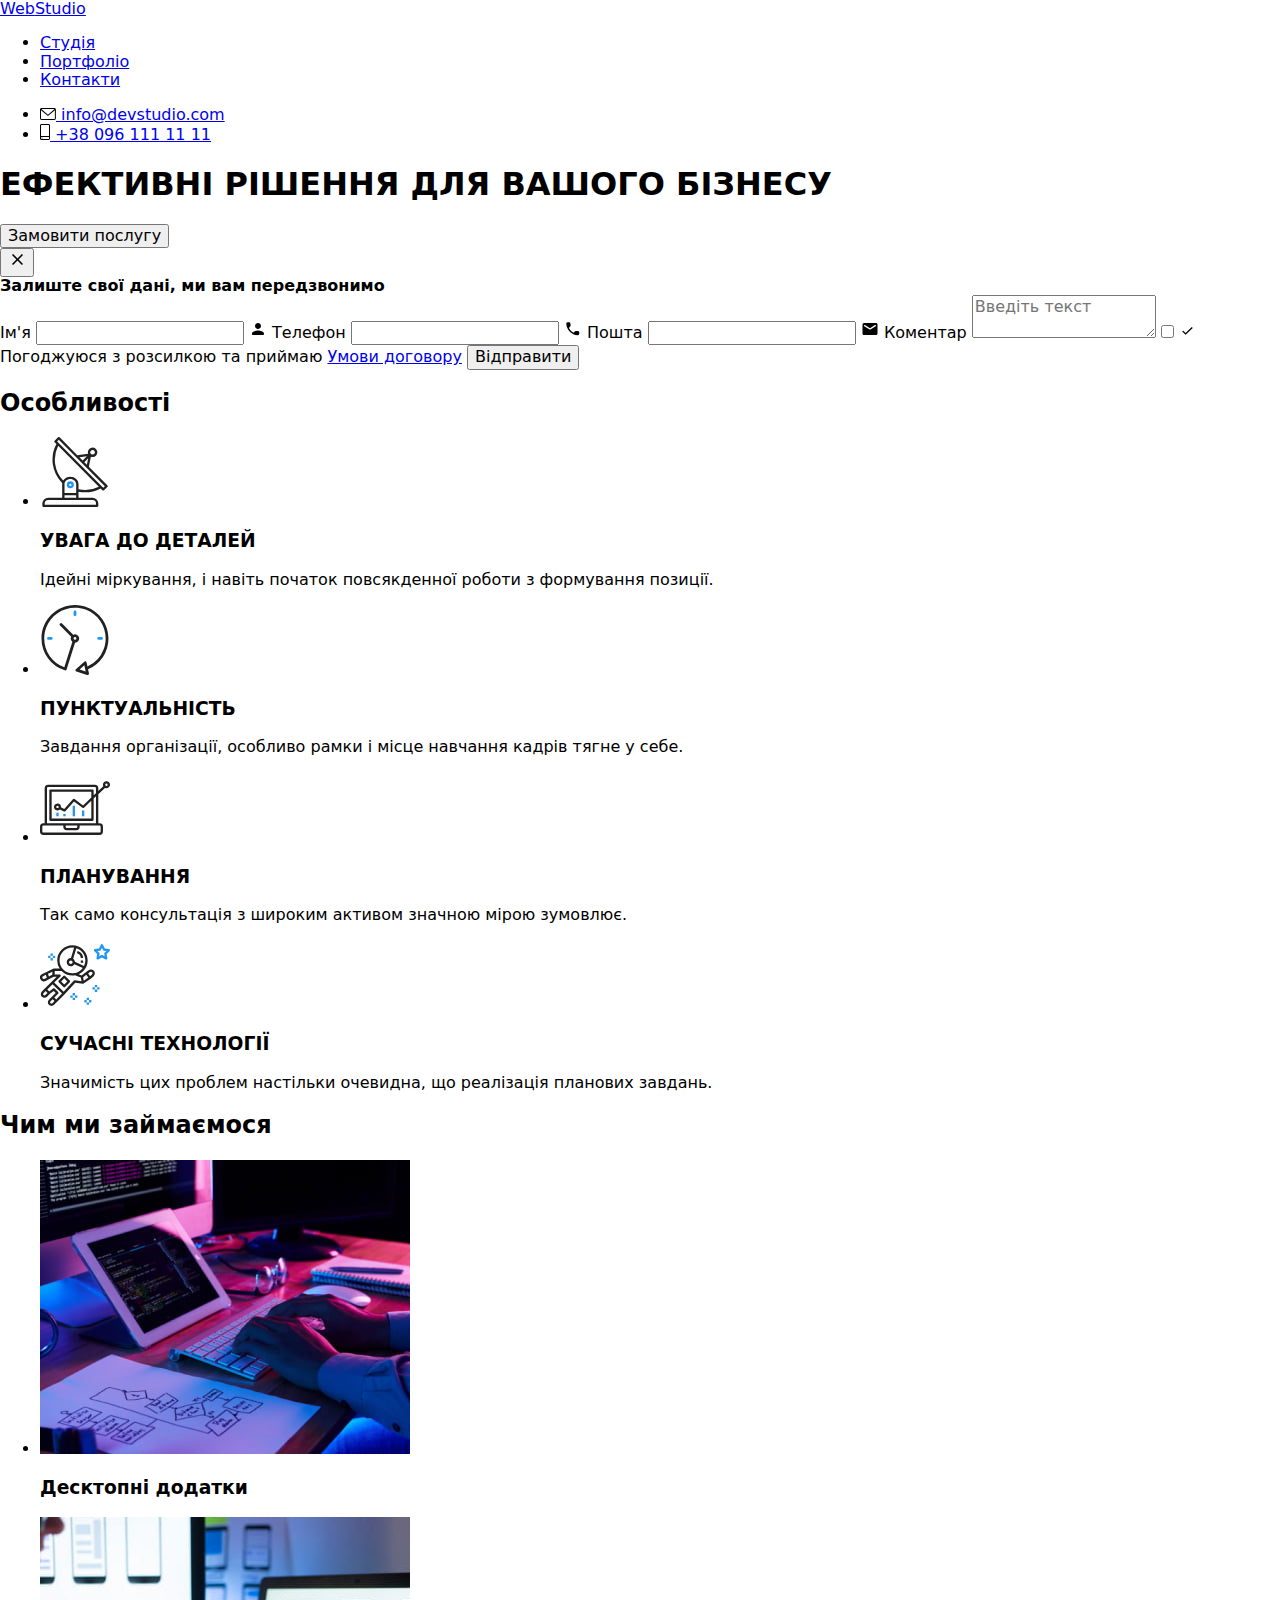
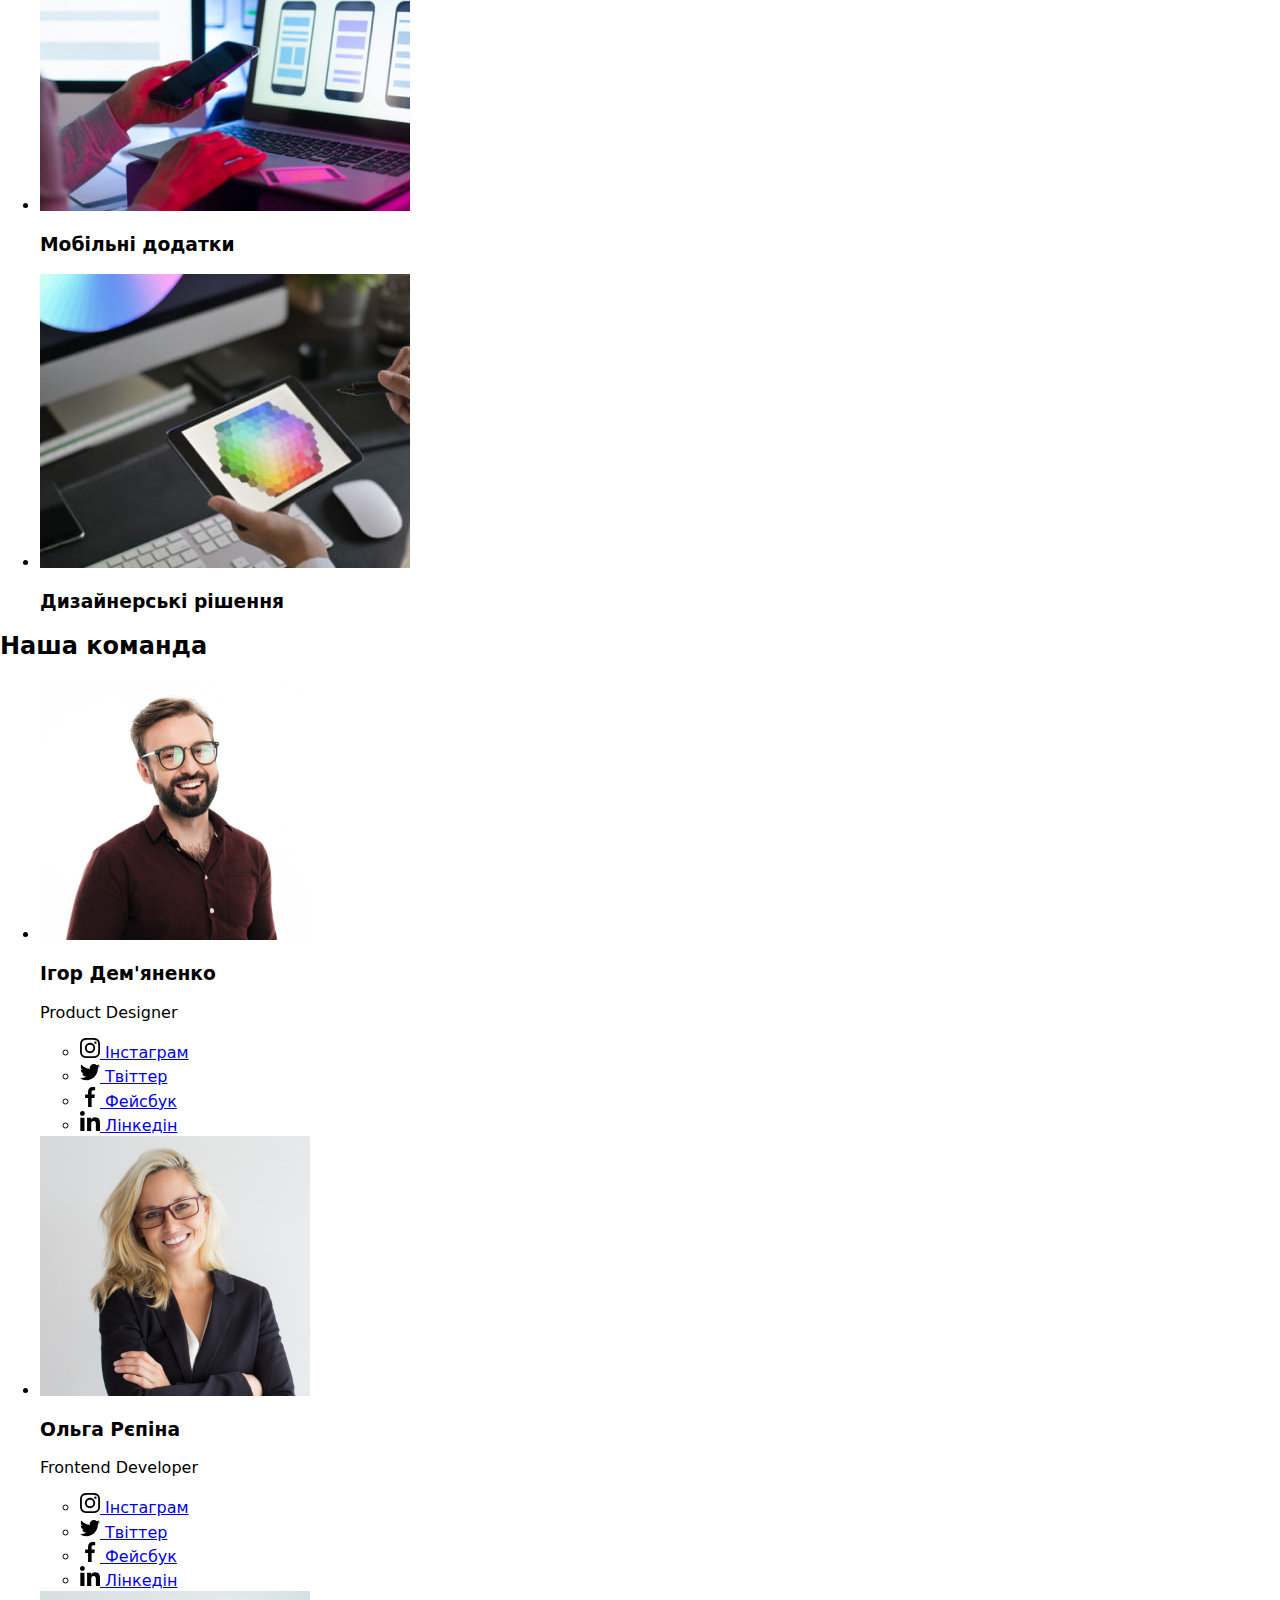
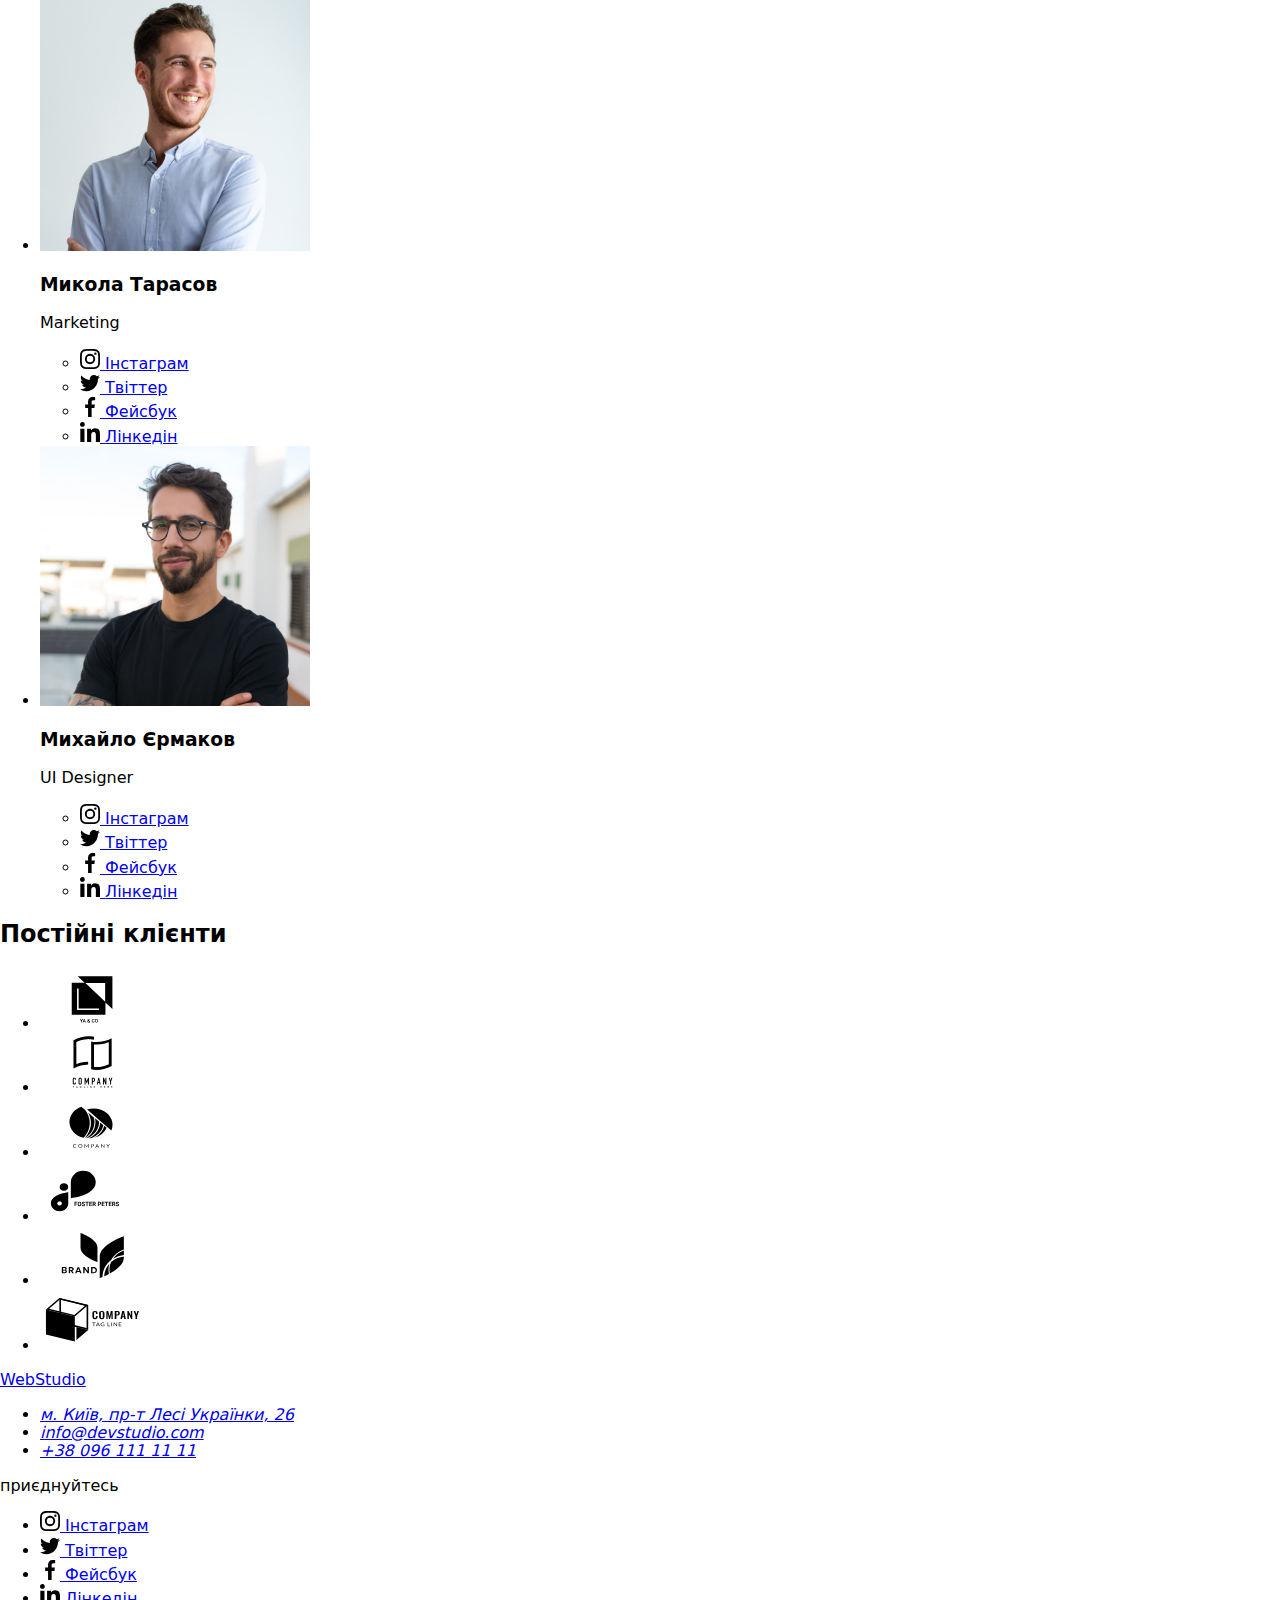
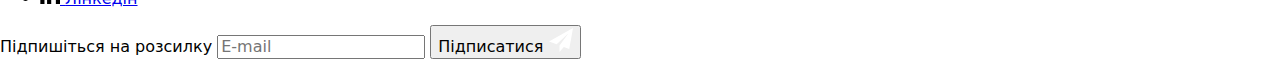
==== index.html @ 410a579c "goit-markup-hw-06" ====
<!DOCTYPE html>
<html lang="uk">
  <head>
    <meta charset="UTF-8" />
    <meta http-equiv="X-UA-Compatible" content="IE=edge" />
    <meta name="viewport" content="width=device-width, initial-scale=1.0" />
    <title>Студія</title>
    <link rel="preconnect" href="https://fonts.googleapis.com" />
    <link rel="preconnect" href="https://fonts.gstatic.com" crossorigin />
    <link
      href="https://fonts.googleapis.com/css2?family=Raleway:wght@700&family=Roboto:wght@400;500;700;900&display=swap"
      rel="stylesheet"
    />
    <link
      rel="stylesheet"
      href="https://cdnjs.cloudflare.com/ajax/libs/modern-normalize/1.1.0/modern-normalize.min.css"
    />
    <link rel="stylesheet" href="./css/styles.css" />
  </head>
  <body>
    <!-- Шапка -->
    <header class="header">
      <div class="container flex-header">
        <a href="./index.html" class="link logo"
          >Web<span class="logo-accent">Studio</span></a
        >
        <nav>
          <ul class="list site-nav">
            <li class="item"><a href="#" class="link current">Студія</a></li>
            <li class="item">
              <a href="./portfolio.html" class="link">Портфоліо</a>
            </li>
            <li class="item"><a href="#" class="link">Контакти</a></li>
          </ul>
        </nav>

        <ul class="list contacts">
          <li class="item">
            <a href="mailto:info@devstudio.com" class="link">
              <svg class="email-icon" width="16" height="12">
                <use href="./images/icons.svg#email"></use>
              </svg>
              info@devstudio.com</a
            >
          </li>
          <li class="item">
            <a href="tel:+380961111111" class="link">
              <svg class="phone-icon" width="10" height="16">
                <use href="./images/icons.svg#phone"></use>
              </svg>
              +38 096 111 11 11</a
            >
          </li>
        </ul>
      </div>
    </header>
    <!-- Основна частина -->
    <main>
      <!-- Герой -->
      <section class="hero">
        <div class="container">
          <h1 class="hero-title">ЕФЕКТИВНІ РІШЕННЯ ДЛЯ ВАШОГО БІЗНЕСУ</h1>
          <button type="button" class="button hero-button" data-modal-open>
            Замовити послугу
          </button>
          <div class="backdrop is-hidden" data-modal>
            <div class="modal">
              <button class="button modal-close" data-modal-close>
                <svg class="close-icon" width="18" height="18">
                  <use href="./images/icons.svg#close"></use>
                </svg>
              </button>

              <div class="user-data">
                <b class="text">Залиште свої дані, ми вам передзвонимо</b>
                <form class="form-modal">
                  <label class="form-field">
                    <span class="form-label">Ім'я</span>
                    <span class="input-wrapper">
                      <input class="form-input" type="text" name="user-name" />
                      <svg class="input-icon" width="18" height="18">
                        <use href="./images/icons.svg#user-name"></use>
                      </svg>
                    </span>
                  </label>

                  <label class="form-field">
                    <span class="form-label">Телефон</span>
                    <span class="input-wrapper">
                      <input class="form-input" type="tel" name="user-tel" />
                      <svg class="input-icon" width="18" height="18">
                        <use href="./images/icons.svg#user-tel"></use>
                      </svg>
                    </span>
                  </label>

                  <label class="form-field">
                    <span class="form-label">Пошта</span>
                    <span class="input-wrapper">
                      <input class="form-input" type="email" name="user-mail" />
                      <svg class="input-icon" width="18" height="18">
                        <use href="./images/icons.svg#user-mail"></use>
                      </svg>
                    </span>
                  </label>

                  <label class="form-field">
                    <span class="form-label">Коментар</span>
                    <textarea
                      class="textarea-input"
                      name="user-message"
                      placeholder="Введіть текст"
                    ></textarea>
                  </label>

                  <label class="policy-field">
                    <input
                      class="visually-hidden policy-input"
                      type="checkbox"
                      name="policy"
                    />
                    <span class="icon-wrapper">
                      <svg class="agree-icon" width="16" height="15">
                        <use href="./images/icons.svg#agree"></use>
                      </svg>
                    </span>
                    <span class="policy-label"
                      >Погоджуюся з розсилкою та приймаю
                      <a href="#" class="policy-link">Умови договору</a></span
                    >
                  </label>

                  <button type="submit" class="button form-button">
                    Відправити
                  </button>
                </form>
              </div>
            </div>
          </div>
        </div>
      </section>
      <!-- Особливості -->
      <section class="features section">
        <div class="container">
          <h2 class="visually-hidden">Особливості</h2>
          <ul class="list flex-features">
            <li class="item">
              <div class="icon-container">
                <svg class="features-icon" width="70" height="70">
                  <use href="./images/icons.svg#antenna"></use>
                </svg>
              </div>
              <h3 class="subtitle">УВАГА ДО ДЕТАЛЕЙ</h3>
              <p class="text">
                Ідейні міркування, і навіть початок повсякденної роботи з
                формування позиції.
              </p>
            </li>

            <li class="item">
              <div class="icon-container">
                <svg class="features-icon" width="70" height="70">
                  <use href="./images/icons.svg#clock"></use>
                </svg>
              </div>
              <h3 class="subtitle">ПУНКТУАЛЬНІСТЬ</h3>
              <p class="text">
                Завдання організації, особливо рамки і місце навчання кадрів
                тягне у себе.
              </p>
            </li>

            <li class="item">
              <div class="icon-container">
                <svg class="features-icon" width="70" height="70">
                  <use href="./images/icons.svg#diagram"></use>
                </svg>
              </div>
              <h3 class="subtitle">ПЛАНУВАННЯ</h3>
              <p class="text">
                Так само консультація з широким активом значною мірою зумовлює.
              </p>
            </li>

            <li class="item">
              <div class="icon-container">
                <svg class="features-icon" width="70" height="70">
                  <use href="./images/icons.svg#astronaut"></use>
                </svg>
              </div>
              <h3 class="subtitle">СУЧАСНІ ТЕХНОЛОГІЇ</h3>
              <p class="text">
                Значимість цих проблем настільки очевидна, що реалізація
                планових завдань.
              </p>
            </li>
          </ul>
        </div>
      </section>
      <!-- Чим ми займаємося -->
      <section class="activities section no-padding-top">
        <div class="container">
          <h2 class="title">Чим ми займаємося</h2>
          <ul class="list flex-activities">
            <li class="item">
              <img
                src="./images/what-do-we-do-1.jpg"
                alt="Десктопні додатки"
                width="370"
              />
              <div class="activities-description">
                <h3 class="subtitle">Десктопні додатки</h3>
              </div>
            </li>

            <li class="item">
              <img
                src="./images/what-do-we-do-2.jpg"
                alt="Мобільні додатки"
                width="370"
              />
              <div class="activities-description">
                <h3 class="subtitle">Мобільні додатки</h3>
              </div>
            </li>

            <li class="item">
              <img
                src="./images/what-do-we-do-3.jpg"
                alt="Дизайнерські рішення"
                width="370"
              />
              <div class="activities-description">
                <h3 class="subtitle">Дизайнерські рішення</h3>
              </div>
            </li>
          </ul>
        </div>
      </section>
      <!-- Наша команда -->
      <section class="team section">
        <div class="container">
          <h2 class="title">Наша команда</h2>
          <ul class="list flex-team">
            <li class="item">
              <img
                src="./images/product-designer.jpg"
                alt="Product Designer нашої компанії"
                width="270"
              />
              <div class="worker-description">
                <h3 class="subtitle">Ігор Дем'яненко</h3>
                <p class="text">Product Designer</p>

                <ul class="list socials">
                  <li class="item">
                    <a href="#" class="link" aria-label="Інстаграм">
                      <svg class="socials-icon" width="20" height="20">
                        <use href="./images/icons.svg#instagram"></use>
                      </svg>
                      <span class="visually-hidden">Інстаграм</span>
                    </a>
                  </li>

                  <li class="item">
                    <a href="#" class="link" aria-label="Твіттер">
                      <svg class="socials-icon" width="20" height="20">
                        <use href="./images/icons.svg#twitter"></use>
                      </svg>
                      <span class="visually-hidden">Твіттер</span>
                    </a>
                  </li>

                  <li class="item">
                    <a href="#" class="link" aria-label="Фейсбук">
                      <svg class="socials-icon" width="20" height="20">
                        <use href="./images/icons.svg#facebook"></use>
                      </svg>
                      <span class="visually-hidden">Фейсбук</span>
                    </a>
                  </li>

                  <li class="item">
                    <a href="#" class="link" aria-label="Лінкедін">
                      <svg class="socials-icon" width="20" height="20">
                        <use href="./images/icons.svg#linkedin"></use>
                      </svg>
                      <span class="visually-hidden">Лінкедін</span>
                    </a>
                  </li>
                </ul>
              </div>
            </li>

            <li class="item">
              <img
                src="./images/frontend-developer.jpg"
                alt="Frontend Developer нашої компанії"
                width="270"
              />
              <div class="worker-description">
                <h3 class="subtitle">Ольга Рєпіна</h3>
                <p class="text">Frontend Developer</p>

                <ul class="list socials">
                  <li class="item">
                    <a href="#" class="link" aria-label="Інстаграм">
                      <svg class="socials-icon" width="20" height="20">
                        <use href="./images/icons.svg#instagram"></use>
                      </svg>
                      <span class="visually-hidden">Інстаграм</span>
                    </a>
                  </li>

                  <li class="item">
                    <a href="#" class="link" aria-label="Твіттер">
                      <svg class="socials-icon" width="20" height="20">
                        <use href="./images/icons.svg#twitter"></use>
                      </svg>
                      <span class="visually-hidden">Твіттер</span>
                    </a>
                  </li>

                  <li class="item">
                    <a href="#" class="link" aria-label="Фейсбук">
                      <svg class="socials-icon" width="20" height="20">
                        <use href="./images/icons.svg#facebook"></use>
                      </svg>
                      <span class="visually-hidden">Фейсбук</span>
                    </a>
                  </li>

                  <li class="item">
                    <a href="#" class="link" aria-label="Лінкедін">
                      <svg class="socials-icon" width="20" height="20">
                        <use href="./images/icons.svg#linkedin"></use>
                      </svg>
                      <span class="visually-hidden">Лінкедін</span>
                    </a>
                  </li>
                </ul>
              </div>
            </li>

            <li class="item">
              <img
                src="./images/marketing.jpg"
                alt="Marketing нашої компанії"
                width="270"
              />
              <div class="worker-description">
                <h3 class="subtitle">Микола Тарасов</h3>
                <p class="text">Marketing</p>

                <ul class="list socials">
                  <li class="item">
                    <a href="#" class="link" aria-label="Інстаграм">
                      <svg class="socials-icon" width="20" height="20">
                        <use href="./images/icons.svg#instagram"></use>
                      </svg>
                      <span class="visually-hidden">Інстаграм</span>
                    </a>
                  </li>

                  <li class="item">
                    <a href="#" class="link" aria-label="Твіттер">
                      <svg class="socials-icon" width="20" height="20">
                        <use href="./images/icons.svg#twitter"></use>
                      </svg>
                      <span class="visually-hidden">Твіттер</span>
                    </a>
                  </li>

                  <li class="item">
                    <a href="#" class="link" aria-label="Фейсбук">
                      <svg class="socials-icon" width="20" height="20">
                        <use href="./images/icons.svg#facebook"></use>
                      </svg>
                      <span class="visually-hidden">Фейсбук</span>
                    </a>
                  </li>

                  <li class="item">
                    <a href="#" class="link" aria-label="Лінкедін">
                      <svg class="socials-icon" width="20" height="20">
                        <use href="./images/icons.svg#linkedin"></use>
                      </svg>
                      <span class="visually-hidden">Лінкедін</span>
                    </a>
                  </li>
                </ul>
              </div>
            </li>

            <li class="item">
              <img
                src="./images/ui-designer.jpg"
                alt="UI Designer нашої компанії"
                width="270"
              />
              <div class="worker-description">
                <h3 class="subtitle">Михайло Єрмаков</h3>
                <p class="text">UI Designer</p>

                <ul class="list socials">
                  <li class="item">
                    <a href="#" class="link" aria-label="Інстаграм">
                      <svg class="socials-icon" width="20" height="20">
                        <use href="./images/icons.svg#instagram"></use>
                      </svg>
                      <span class="visually-hidden">Інстаграм</span>
                    </a>
                  </li>

                  <li class="item">
                    <a href="#" class="link" aria-label="Твіттер">
                      <svg class="socials-icon" width="20" height="20">
                        <use href="./images/icons.svg#twitter"></use>
                      </svg>
                      <span class="visually-hidden">Твіттер</span>
                    </a>
                  </li>

                  <li class="item">
                    <a href="#" class="link" aria-label="Фейсбук">
                      <svg class="socials-icon" width="20" height="20">
                        <use href="./images/icons.svg#facebook"></use>
                      </svg>
                      <span class="visually-hidden">Фейсбук</span>
                    </a>
                  </li>

                  <li class="item">
                    <a href="#" class="link" aria-label="Лінкедін">
                      <svg class="socials-icon" width="20" height="20">
                        <use href="./images/icons.svg#linkedin"></use>
                      </svg>
                      <span class="visually-hidden">Лінкедін</span>
                    </a>
                  </li>
                </ul>
              </div>
            </li>
          </ul>
        </div>
      </section>
      <!-- Постійні клієнти -->
      <section class="clients section">
        <div class="container">
          <h2 class="title">Постійні клієнти</h2>
          <ul class="list companies">
            <li class="item">
              <a href="#" class="link">
                <svg class="companies-icon" width="106" height="60">
                  <use href="./images/icons.svg#company-1"></use>
                </svg>
              </a>
            </li>

            <li class="item">
              <a href="#" class="link">
                <svg class="companies-icon" width="106" height="60">
                  <use href="./images/icons.svg#company-2"></use>
                </svg>
              </a>
            </li>

            <li class="item">
              <a href="#" class="link">
                <svg class="companies-icon" width="106" height="60">
                  <use href="./images/icons.svg#company-3"></use>
                </svg>
              </a>
            </li>

            <li class="item">
              <a href="#" class="link">
                <svg class="companies-icon" width="106" height="60">
                  <use href="./images/icons.svg#company-4"></use>
                </svg>
              </a>
            </li>

            <li class="item">
              <a href="#" class="link">
                <svg class="companies-icon" width="106" height="60">
                  <use href="./images/icons.svg#company-5"></use>
                </svg>
              </a>
            </li>

            <li class="item">
              <a href="#" class="link">
                <svg class="companies-icon" width="106" height="60">
                  <use href="./images/icons.svg#company-6"></use>
                </svg>
              </a>
            </li>
          </ul>
        </div>
      </section>
    </main>
    <!-- Підвал -->
    <footer class="footer">
      <div class="container flex-footer">
        <div>
          <a href="./index.html" class="link logo"
            >Web<span class="logo-accent">Studio</span></a
          >
          <address>
            <ul class="list address">
              <li class="item">
                <a
                  href="https://goo.gl/maps/h3TF1u6DC4w7aENq9"
                  target="_blank"
                  rel="noopener nofollow noreferrer"
                  class="link map"
                  >м. Київ, пр-т Лесі Українки, 26</a
                >
              </li>

              <li class="item">
                <a href="mailto:info@devstudio.com" class="link"
                  >info@devstudio.com</a
                >
              </li>

              <li class="item">
                <a href="tel:+380961111111" class="link">+38 096 111 11 11</a>
              </li>
            </ul>
          </address>
        </div>

        <div class="join-in">
          <p class="text">приєднуйтесь</p>
          <ul class="list socials">
            <li class="item">
              <a href="#" class="link" aria-label="Інстаграм">
                <svg class="socials-icon" width="20" height="20">
                  <use href="./images/icons.svg#instagram"></use>
                </svg>
                <span class="visually-hidden">Інстаграм</span>
              </a>
            </li>

            <li class="item">
              <a href="#" class="link" aria-label="Твіттер">
                <svg class="socials-icon" width="20" height="20">
                  <use href="./images/icons.svg#twitter"></use>
                </svg>
                <span class="visually-hidden">Твіттер</span>
              </a>
            </li>

            <li class="item">
              <a href="#" class="link" aria-label="Фейсбук">
                <svg class="socials-icon" width="20" height="20">
                  <use href="./images/icons.svg#facebook"></use>
                </svg>
                <span class="visually-hidden">Фейсбук</span>
              </a>
            </li>

            <li class="item">
              <a href="#" class="link" aria-label="Лінкедін">
                <svg class="socials-icon" width="20" height="20">
                  <use href="./images/icons.svg#linkedin"></use>
                </svg>
                <span class="visually-hidden">Лінкедін</span>
              </a>
            </li>
          </ul>
        </div>

        <div class="subscription">
          <form class="form-footer">
            <label class="form-field">
              <span class="form-label">Підпишіться на розсилку</span>
              <input
                class="form-input"
                type="email"
                name="user-mail"
                placeholder="E-mail"
              />
            </label>

            <button type="submit" class="button form-button">
              Підписатися
              <svg class="button-icon" width="24" height="24">
                <use href="./images/icons.svg#send"></use>
              </svg>
            </button>
          </form>
        </div>
      </div>
    </footer>
    <script src="./js/modal.js"></script>
  </body>
</html>
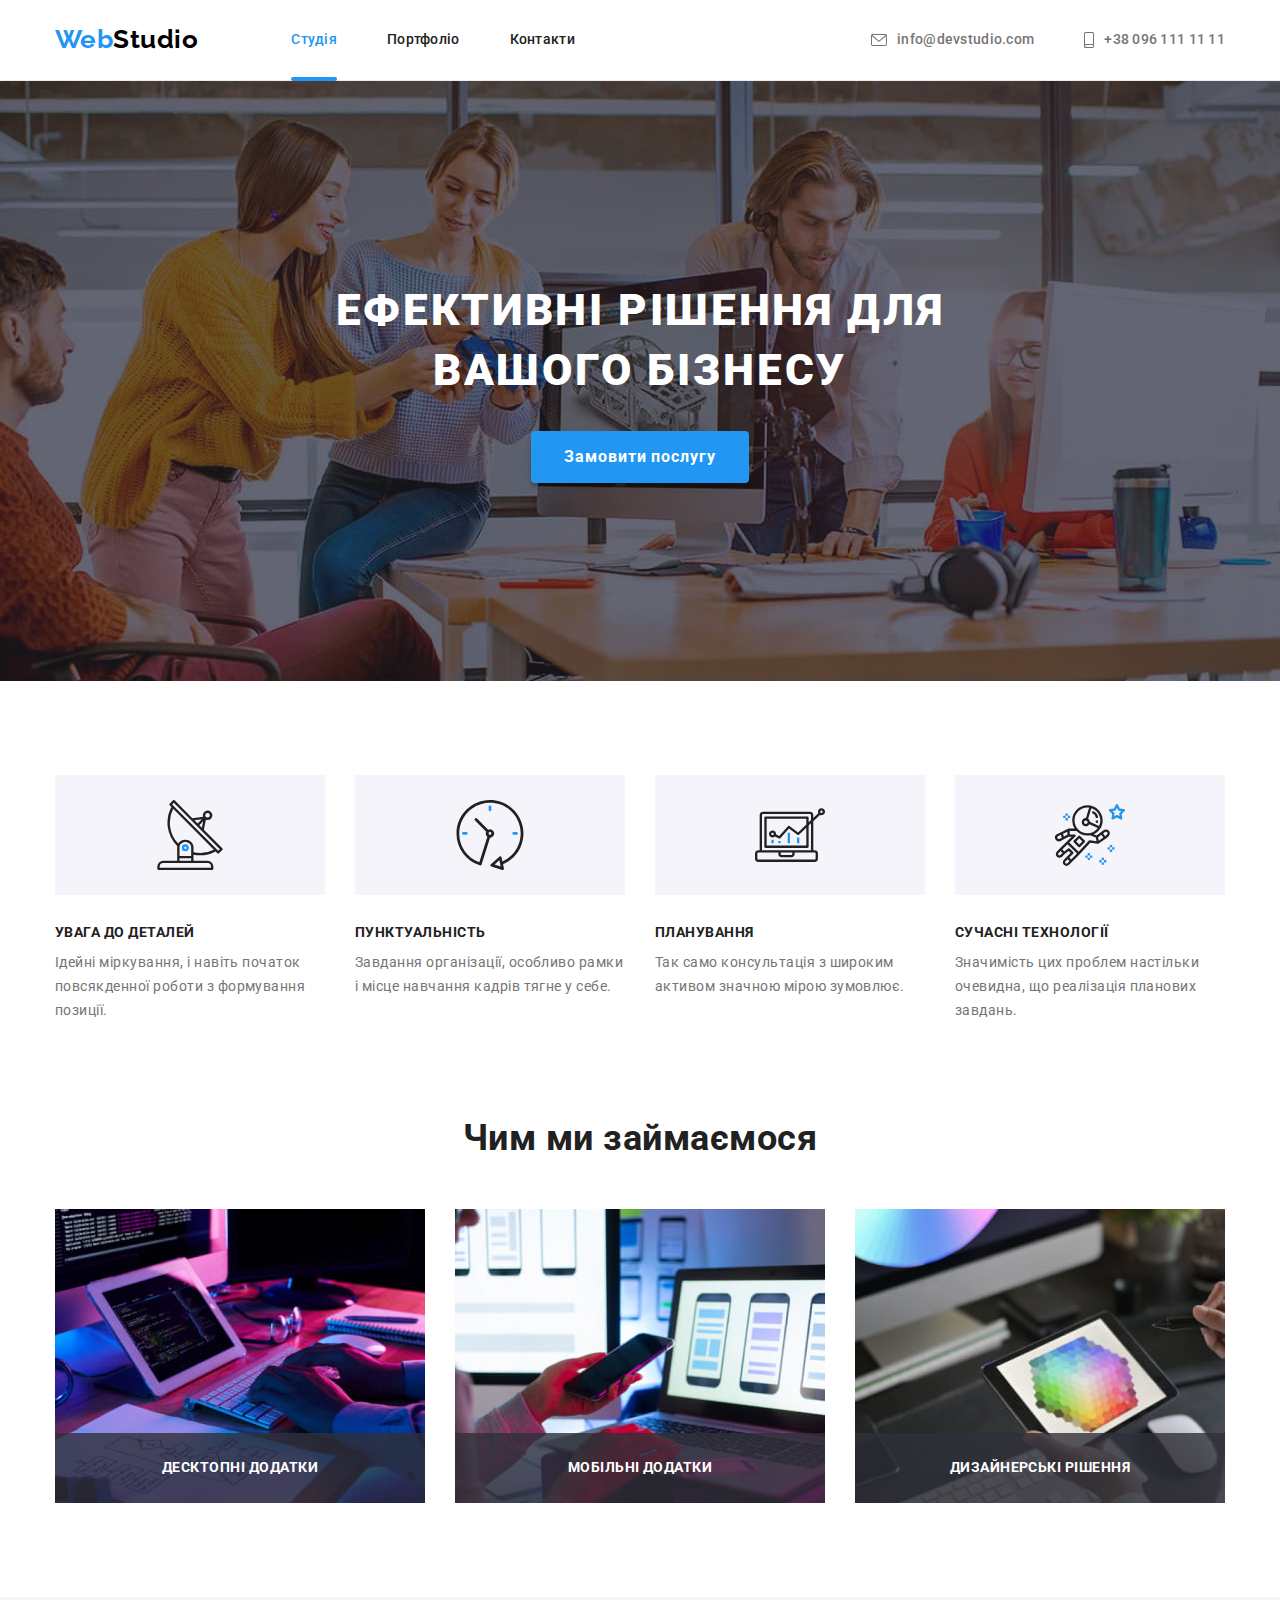
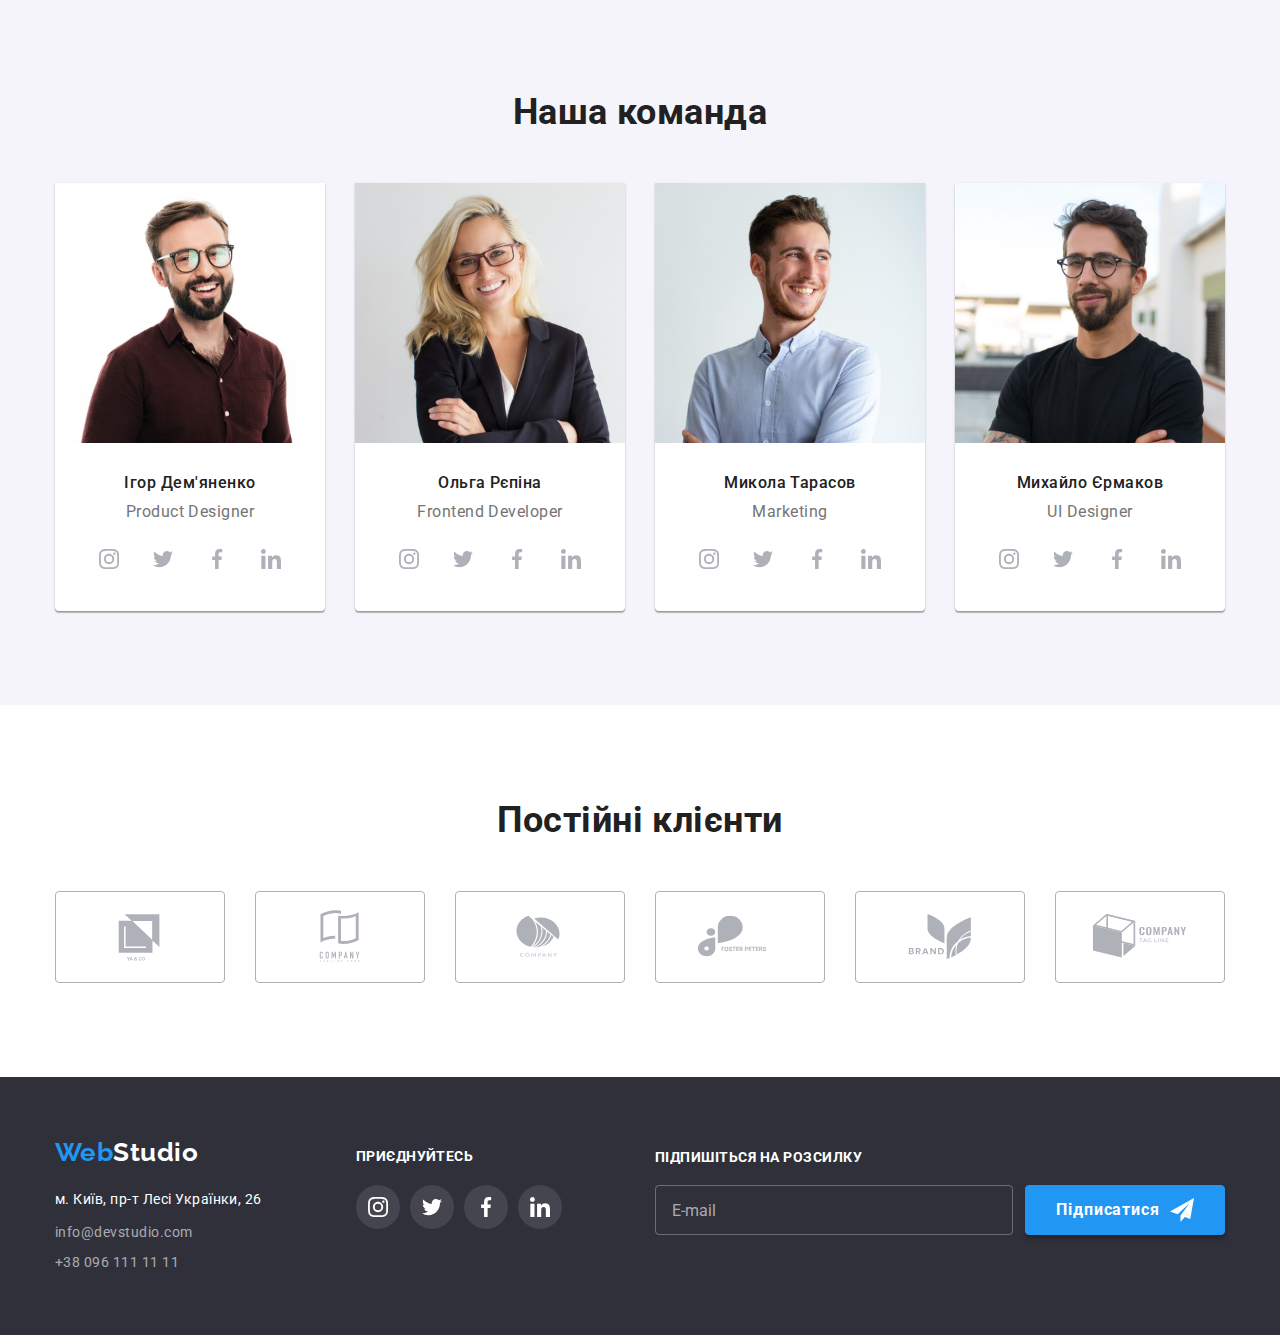
==== commit 271cc1d4: "Іменування класів за методологією BEM (ч.1)" ====
--- a/index.html
+++ b/index.html
@@ -15,14 +15,14 @@
       rel="stylesheet"
       href="https://cdnjs.cloudflare.com/ajax/libs/modern-normalize/1.1.0/modern-normalize.min.css"
     />
-    <link rel="stylesheet" href="./css/styles.css" />
+    <link rel="stylesheet" href="./css/main.min.css" />
   </head>
   <body>
     <!-- Шапка -->
     <header class="header">
-      <div class="container flex-header">
-        <a href="./index.html" class="link logo"
-          >Web<span class="logo-accent">Studio</span></a
+      <div class="container header__wrapper">
+        <a href="./index.html" class="link logo header__logo"
+          >Web<span class="header__logo--inverse">Studio</span></a
         >
         <nav>
           <ul class="list site-nav">
@@ -143,53 +143,53 @@
       <section class="features section">
         <div class="container">
           <h2 class="visually-hidden">Особливості</h2>
-          <ul class="list flex-features">
-            <li class="item">
-              <div class="icon-container">
-                <svg class="features-icon" width="70" height="70">
+          <ul class="list features__list">
+            <li class="features__item item-features">
+              <div class="item-features__wrapper">
+                <svg class="item-features__icon" width="70" height="70">
                   <use href="./images/icons.svg#antenna"></use>
                 </svg>
               </div>
-              <h3 class="subtitle">УВАГА ДО ДЕТАЛЕЙ</h3>
-              <p class="text">
+              <h3 class="item-features__title">УВАГА ДО ДЕТАЛЕЙ</h3>
+              <p class="item-features__text">
                 Ідейні міркування, і навіть початок повсякденної роботи з
                 формування позиції.
               </p>
             </li>
 
-            <li class="item">
-              <div class="icon-container">
-                <svg class="features-icon" width="70" height="70">
+            <li class="features__item item-features">
+              <div class="item-features__wrapper">
+                <svg class="item-features__icon" width="70" height="70">
                   <use href="./images/icons.svg#clock"></use>
                 </svg>
               </div>
-              <h3 class="subtitle">ПУНКТУАЛЬНІСТЬ</h3>
-              <p class="text">
+              <h3 class="item-features__title">ПУНКТУАЛЬНІСТЬ</h3>
+              <p class="item-features__text">
                 Завдання організації, особливо рамки і місце навчання кадрів
                 тягне у себе.
               </p>
             </li>
 
-            <li class="item">
-              <div class="icon-container">
-                <svg class="features-icon" width="70" height="70">
+            <li class="features__item item-features">
+              <div class="item-features__wrapper">
+                <svg class="item-features__icon" width="70" height="70">
                   <use href="./images/icons.svg#diagram"></use>
                 </svg>
               </div>
-              <h3 class="subtitle">ПЛАНУВАННЯ</h3>
-              <p class="text">
+              <h3 class="item-features__title">ПЛАНУВАННЯ</h3>
+              <p class="item-features__text">
                 Так само консультація з широким активом значною мірою зумовлює.
               </p>
             </li>
 
-            <li class="item">
-              <div class="icon-container">
-                <svg class="features-icon" width="70" height="70">
+            <li class="features__item item-features">
+              <div class="item-features__wrapper">
+                <svg class="item-features__icon" width="70" height="70">
                   <use href="./images/icons.svg#astronaut"></use>
                 </svg>
               </div>
-              <h3 class="subtitle">СУЧАСНІ ТЕХНОЛОГІЇ</h3>
-              <p class="text">
+              <h3 class="item-features__title">СУЧАСНІ ТЕХНОЛОГІЇ</h3>
+              <p class="item-features__text">
                 Значимість цих проблем настільки очевидна, що реалізація
                 планових завдань.
               </p>
@@ -198,40 +198,40 @@
         </div>
       </section>
       <!-- Чим ми займаємося -->
-      <section class="activities section no-padding-top">
+      <section class="activities section section--inverse">
         <div class="container">
-          <h2 class="title">Чим ми займаємося</h2>
-          <ul class="list flex-activities">
-            <li class="item">
+          <h2 class="activities__title">Чим ми займаємося</h2>
+          <ul class="list activities__list">
+            <li class="activities__item item-activities">
               <img
                 src="./images/what-do-we-do-1.jpg"
                 alt="Десктопні додатки"
                 width="370"
               />
-              <div class="activities-description">
-                <h3 class="subtitle">Десктопні додатки</h3>
-              </div>
-            </li>
-
-            <li class="item">
+              <div class="item-activities__meta">
+                <h3 class="item-activities__title">Десктопні додатки</h3>
+              </div>
+            </li>
+
+            <li class="activities__item item-activities">
               <img
                 src="./images/what-do-we-do-2.jpg"
                 alt="Мобільні додатки"
                 width="370"
               />
-              <div class="activities-description">
-                <h3 class="subtitle">Мобільні додатки</h3>
-              </div>
-            </li>
-
-            <li class="item">
+              <div class="item-activities__meta">
+                <h3 class="item-activities__title">Мобільні додатки</h3>
+              </div>
+            </li>
+
+            <li class="activities__item item-activities">
               <img
                 src="./images/what-do-we-do-3.jpg"
                 alt="Дизайнерські рішення"
                 width="370"
               />
-              <div class="activities-description">
-                <h3 class="subtitle">Дизайнерські рішення</h3>
+              <div class="item-activities__meta">
+                <h3 class="item-activities__title">Дизайнерські рішення</h3>
               </div>
             </li>
           </ul>
@@ -240,49 +240,49 @@
       <!-- Наша команда -->
       <section class="team section">
         <div class="container">
-          <h2 class="title">Наша команда</h2>
-          <ul class="list flex-team">
-            <li class="item">
+          <h2 class="team__title">Наша команда</h2>
+          <ul class="list team__list">
+            <li class="team__item item-team">
               <img
                 src="./images/product-designer.jpg"
                 alt="Product Designer нашої компанії"
                 width="270"
               />
-              <div class="worker-description">
-                <h3 class="subtitle">Ігор Дем'яненко</h3>
-                <p class="text">Product Designer</p>
-
-                <ul class="list socials">
-                  <li class="item">
-                    <a href="#" class="link" aria-label="Інстаграм">
-                      <svg class="socials-icon" width="20" height="20">
+              <div class="item-team__meta">
+                <h3 class="item-team__title">Ігор Дем'яненко</h3>
+                <p class="item-team__text">Product Designer</p>
+
+                <ul class="list soc-team">
+                  <li class="soc-team__item">
+                    <a href="#" class="soc-team__link" aria-label="Інстаграм">
+                      <svg class="soc-team__icon" width="20" height="20">
                         <use href="./images/icons.svg#instagram"></use>
                       </svg>
                       <span class="visually-hidden">Інстаграм</span>
                     </a>
                   </li>
 
-                  <li class="item">
-                    <a href="#" class="link" aria-label="Твіттер">
-                      <svg class="socials-icon" width="20" height="20">
+                  <li class="soc-team__item">
+                    <a href="#" class="soc-team__link" aria-label="Твіттер">
+                      <svg class="soc-team__icon" width="20" height="20">
                         <use href="./images/icons.svg#twitter"></use>
                       </svg>
                       <span class="visually-hidden">Твіттер</span>
                     </a>
                   </li>
 
-                  <li class="item">
-                    <a href="#" class="link" aria-label="Фейсбук">
-                      <svg class="socials-icon" width="20" height="20">
+                  <li class="soc-team__item">
+                    <a href="#" class="soc-team__link" aria-label="Фейсбук">
+                      <svg class="soc-team__icon" width="20" height="20">
                         <use href="./images/icons.svg#facebook"></use>
                       </svg>
                       <span class="visually-hidden">Фейсбук</span>
                     </a>
                   </li>
 
-                  <li class="item">
-                    <a href="#" class="link" aria-label="Лінкедін">
-                      <svg class="socials-icon" width="20" height="20">
+                  <li class="soc-team__item">
+                    <a href="#" class="soc-team__link" aria-label="Лінкедін">
+                      <svg class="soc-team__icon" width="20" height="20">
                         <use href="./images/icons.svg#linkedin"></use>
                       </svg>
                       <span class="visually-hidden">Лінкедін</span>
@@ -292,47 +292,47 @@
               </div>
             </li>
 
-            <li class="item">
+            <li class="team__item item-team">
               <img
                 src="./images/frontend-developer.jpg"
                 alt="Frontend Developer нашої компанії"
                 width="270"
               />
-              <div class="worker-description">
-                <h3 class="subtitle">Ольга Рєпіна</h3>
-                <p class="text">Frontend Developer</p>
-
-                <ul class="list socials">
-                  <li class="item">
-                    <a href="#" class="link" aria-label="Інстаграм">
-                      <svg class="socials-icon" width="20" height="20">
+              <div class="item-team__meta">
+                <h3 class="item-team__title">Ольга Рєпіна</h3>
+                <p class="item-team__text">Frontend Developer</p>
+
+                <ul class="list soc-team">
+                  <li class="soc-team__item">
+                    <a href="#" class="soc-team__link" aria-label="Інстаграм">
+                      <svg class="soc-team__icon" width="20" height="20">
                         <use href="./images/icons.svg#instagram"></use>
                       </svg>
                       <span class="visually-hidden">Інстаграм</span>
                     </a>
                   </li>
 
-                  <li class="item">
-                    <a href="#" class="link" aria-label="Твіттер">
-                      <svg class="socials-icon" width="20" height="20">
+                  <li class="soc-team__item">
+                    <a href="#" class="soc-team__link" aria-label="Твіттер">
+                      <svg class="soc-team__icon" width="20" height="20">
                         <use href="./images/icons.svg#twitter"></use>
                       </svg>
                       <span class="visually-hidden">Твіттер</span>
                     </a>
                   </li>
 
-                  <li class="item">
-                    <a href="#" class="link" aria-label="Фейсбук">
-                      <svg class="socials-icon" width="20" height="20">
+                  <li class="soc-team__item">
+                    <a href="#" class="soc-team__link" aria-label="Фейсбук">
+                      <svg class="soc-team__icon" width="20" height="20">
                         <use href="./images/icons.svg#facebook"></use>
                       </svg>
                       <span class="visually-hidden">Фейсбук</span>
                     </a>
                   </li>
 
-                  <li class="item">
-                    <a href="#" class="link" aria-label="Лінкедін">
-                      <svg class="socials-icon" width="20" height="20">
+                  <li class="soc-team__item">
+                    <a href="#" class="soc-team__link" aria-label="Лінкедін">
+                      <svg class="soc-team__icon" width="20" height="20">
                         <use href="./images/icons.svg#linkedin"></use>
                       </svg>
                       <span class="visually-hidden">Лінкедін</span>
@@ -342,47 +342,47 @@
               </div>
             </li>
 
-            <li class="item">
+            <li class="team__item item-team">
               <img
                 src="./images/marketing.jpg"
                 alt="Marketing нашої компанії"
                 width="270"
               />
-              <div class="worker-description">
-                <h3 class="subtitle">Микола Тарасов</h3>
-                <p class="text">Marketing</p>
-
-                <ul class="list socials">
-                  <li class="item">
-                    <a href="#" class="link" aria-label="Інстаграм">
-                      <svg class="socials-icon" width="20" height="20">
+              <div class="item-team__meta">
+                <h3 class="item-team__title">Микола Тарасов</h3>
+                <p class="item-team__text">Marketing</p>
+
+                <ul class="list soc-team">
+                  <li class="soc-team__item">
+                    <a href="#" class="soc-team__link" aria-label="Інстаграм">
+                      <svg class="soc-team__icon" width="20" height="20">
                         <use href="./images/icons.svg#instagram"></use>
                       </svg>
                       <span class="visually-hidden">Інстаграм</span>
                     </a>
                   </li>
 
-                  <li class="item">
-                    <a href="#" class="link" aria-label="Твіттер">
-                      <svg class="socials-icon" width="20" height="20">
+                  <li class="soc-team__item">
+                    <a href="#" class="soc-team__link" aria-label="Твіттер">
+                      <svg class="soc-team__icon" width="20" height="20">
                         <use href="./images/icons.svg#twitter"></use>
                       </svg>
                       <span class="visually-hidden">Твіттер</span>
                     </a>
                   </li>
 
-                  <li class="item">
-                    <a href="#" class="link" aria-label="Фейсбук">
-                      <svg class="socials-icon" width="20" height="20">
+                  <li class="soc-team__item">
+                    <a href="#" class="soc-team__link" aria-label="Фейсбук">
+                      <svg class="soc-team__icon" width="20" height="20">
                         <use href="./images/icons.svg#facebook"></use>
                       </svg>
                       <span class="visually-hidden">Фейсбук</span>
                     </a>
                   </li>
 
-                  <li class="item">
-                    <a href="#" class="link" aria-label="Лінкедін">
-                      <svg class="socials-icon" width="20" height="20">
+                  <li class="soc-team__item">
+                    <a href="#" class="soc-team__link" aria-label="Лінкедін">
+                      <svg class="soc-team__icon" width="20" height="20">
                         <use href="./images/icons.svg#linkedin"></use>
                       </svg>
                       <span class="visually-hidden">Лінкедін</span>
@@ -392,47 +392,47 @@
               </div>
             </li>
 
-            <li class="item">
+            <li class="team__item item-team">
               <img
                 src="./images/ui-designer.jpg"
                 alt="UI Designer нашої компанії"
                 width="270"
               />
-              <div class="worker-description">
-                <h3 class="subtitle">Михайло Єрмаков</h3>
-                <p class="text">UI Designer</p>
-
-                <ul class="list socials">
-                  <li class="item">
-                    <a href="#" class="link" aria-label="Інстаграм">
-                      <svg class="socials-icon" width="20" height="20">
+              <div class="item-team__meta">
+                <h3 class="item-team__title">Михайло Єрмаков</h3>
+                <p class="item-team__text">UI Designer</p>
+
+                <ul class="list soc-team">
+                  <li class="soc-team__item">
+                    <a href="#" class="soc-team__link" aria-label="Інстаграм">
+                      <svg class="soc-team__icon" width="20" height="20">
                         <use href="./images/icons.svg#instagram"></use>
                       </svg>
                       <span class="visually-hidden">Інстаграм</span>
                     </a>
                   </li>
 
-                  <li class="item">
-                    <a href="#" class="link" aria-label="Твіттер">
-                      <svg class="socials-icon" width="20" height="20">
+                  <li class="soc-team__item">
+                    <a href="#" class="soc-team__link" aria-label="Твіттер">
+                      <svg class="soc-team__icon" width="20" height="20">
                         <use href="./images/icons.svg#twitter"></use>
                       </svg>
                       <span class="visually-hidden">Твіттер</span>
                     </a>
                   </li>
 
-                  <li class="item">
-                    <a href="#" class="link" aria-label="Фейсбук">
-                      <svg class="socials-icon" width="20" height="20">
+                  <li class="soc-team__item">
+                    <a href="#" class="soc-team__link" aria-label="Фейсбук">
+                      <svg class="soc-team__icon" width="20" height="20">
                         <use href="./images/icons.svg#facebook"></use>
                       </svg>
                       <span class="visually-hidden">Фейсбук</span>
                     </a>
                   </li>
 
-                  <li class="item">
-                    <a href="#" class="link" aria-label="Лінкедін">
-                      <svg class="socials-icon" width="20" height="20">
+                  <li class="soc-team__item">
+                    <a href="#" class="soc-team__link" aria-label="Лінкедін">
+                      <svg class="soc-team__icon" width="20" height="20">
                         <use href="./images/icons.svg#linkedin"></use>
                       </svg>
                       <span class="visually-hidden">Лінкедін</span>
@@ -447,51 +447,51 @@
       <!-- Постійні клієнти -->
       <section class="clients section">
         <div class="container">
-          <h2 class="title">Постійні клієнти</h2>
-          <ul class="list companies">
-            <li class="item">
-              <a href="#" class="link">
-                <svg class="companies-icon" width="106" height="60">
+          <h2 class="clients__title">Постійні клієнти</h2>
+          <ul class="list clients__list">
+            <li class="clients__item item-clients">
+              <a href="#" class="item-clients__link">
+                <svg class="item-clients__icon" width="106" height="60">
                   <use href="./images/icons.svg#company-1"></use>
                 </svg>
               </a>
             </li>
 
-            <li class="item">
-              <a href="#" class="link">
-                <svg class="companies-icon" width="106" height="60">
+            <li class="clients__item item-clients">
+              <a href="#" class="item-clients__link">
+                <svg class="item-clients__icon" width="106" height="60">
                   <use href="./images/icons.svg#company-2"></use>
                 </svg>
               </a>
             </li>
 
-            <li class="item">
-              <a href="#" class="link">
-                <svg class="companies-icon" width="106" height="60">
+            <li class="clients__item item-clients">
+              <a href="#" class="item-clients__link">
+                <svg class="item-clients__icon" width="106" height="60">
                   <use href="./images/icons.svg#company-3"></use>
                 </svg>
               </a>
             </li>
 
-            <li class="item">
-              <a href="#" class="link">
-                <svg class="companies-icon" width="106" height="60">
+            <li class="clients__item item-clients">
+              <a href="#" class="item-clients__link">
+                <svg class="item-clients__icon" width="106" height="60">
                   <use href="./images/icons.svg#company-4"></use>
                 </svg>
               </a>
             </li>
 
-            <li class="item">
-              <a href="#" class="link">
-                <svg class="companies-icon" width="106" height="60">
+            <li class="clients__item item-clients">
+              <a href="#" class="item-clients__link">
+                <svg class="item-clients__icon" width="106" height="60">
                   <use href="./images/icons.svg#company-5"></use>
                 </svg>
               </a>
             </li>
 
-            <li class="item">
-              <a href="#" class="link">
-                <svg class="companies-icon" width="106" height="60">
+            <li class="clients__item item-clients">
+              <a href="#" class="item-clients__link">
+                <svg class="item-clients__icon" width="106" height="60">
                   <use href="./images/icons.svg#company-6"></use>
                 </svg>
               </a>
@@ -502,69 +502,69 @@
     </main>
     <!-- Підвал -->
     <footer class="footer">
-      <div class="container flex-footer">
+      <div class="container footer__wrapper">
         <div>
-          <a href="./index.html" class="link logo"
-            >Web<span class="logo-accent">Studio</span></a
+          <a href="./index.html" class="link logo footer__logo"
+            >Web<span class="footer__logo--inverse">Studio</span></a
           >
-          <address>
-            <ul class="list address">
-              <li class="item">
+          <address class="address">
+            <ul class="list address__list">
+              <li class="address__item">
                 <a
                   href="https://goo.gl/maps/h3TF1u6DC4w7aENq9"
                   target="_blank"
                   rel="noopener nofollow noreferrer"
-                  class="link map"
+                  class="link address__link address__link--inverse"
                   >м. Київ, пр-т Лесі Українки, 26</a
                 >
               </li>
 
-              <li class="item">
-                <a href="mailto:info@devstudio.com" class="link"
+              <li class="address__item">
+                <a href="mailto:info@devstudio.com" class="link address__link "
                   >info@devstudio.com</a
                 >
               </li>
 
-              <li class="item">
-                <a href="tel:+380961111111" class="link">+38 096 111 11 11</a>
+              <li class="address__item">
+                <a href="tel:+380961111111" class="link address__link">+38 096 111 11 11</a>
               </li>
             </ul>
           </address>
         </div>
 
-        <div class="join-in">
-          <p class="text">приєднуйтесь</p>
-          <ul class="list socials">
-            <li class="item">
-              <a href="#" class="link" aria-label="Інстаграм">
-                <svg class="socials-icon" width="20" height="20">
+        <div class="join">
+          <p class="join__text">приєднуйтесь</p>
+          <ul class="list soc-join">
+            <li class="soc-join__item">
+              <a href="#" class="soc-join__link" aria-label="Інстаграм">
+                <svg class="soc-join__icon" width="20" height="20">
                   <use href="./images/icons.svg#instagram"></use>
                 </svg>
                 <span class="visually-hidden">Інстаграм</span>
               </a>
             </li>
 
-            <li class="item">
-              <a href="#" class="link" aria-label="Твіттер">
-                <svg class="socials-icon" width="20" height="20">
+            <li class="soc-join__item">
+              <a href="#" class="soc-join__link" aria-label="Твіттер">
+                <svg class="soc-join__icon" width="20" height="20">
                   <use href="./images/icons.svg#twitter"></use>
                 </svg>
                 <span class="visually-hidden">Твіттер</span>
               </a>
             </li>
 
-            <li class="item">
-              <a href="#" class="link" aria-label="Фейсбук">
-                <svg class="socials-icon" width="20" height="20">
+            <li class="soc-join__item">
+              <a href="#" class="soc-join__link" aria-label="Фейсбук">
+                <svg class="soc-join__icon" width="20" height="20">
                   <use href="./images/icons.svg#facebook"></use>
                 </svg>
                 <span class="visually-hidden">Фейсбук</span>
               </a>
             </li>
 
-            <li class="item">
-              <a href="#" class="link" aria-label="Лінкедін">
-                <svg class="socials-icon" width="20" height="20">
+            <li class="soc-join__item">
+              <a href="#" class="soc-join__link" aria-label="Лінкедін">
+                <svg class="soc-join__icon" width="20" height="20">
                   <use href="./images/icons.svg#linkedin"></use>
                 </svg>
                 <span class="visually-hidden">Лінкедін</span>
@@ -574,11 +574,11 @@
         </div>
 
         <div class="subscription">
-          <form class="form-footer">
-            <label class="form-field">
-              <span class="form-label">Підпишіться на розсилку</span>
+          <form class="form-subscription">
+            <label class="form-subscription__field">
+              <span class="form-subscription__label">Підпишіться на розсилку</span>
               <input
-                class="form-input"
+                class="form-subscription__input"
                 type="email"
                 name="user-mail"
                 placeholder="E-mail"
@@ -587,7 +587,7 @@
 
             <button type="submit" class="button form-button">
               Підписатися
-              <svg class="button-icon" width="24" height="24">
+              <svg class="form-button__icon" width="24" height="24">
                 <use href="./images/icons.svg#send"></use>
               </svg>
             </button>
--- a/css/main.min.css
+++ b/css/main.min.css
@@ -0,0 +1 @@
+body{font-family:"Roboto","Helvetica","Arial","Segoe UI",sans-serif;letter-spacing:.03em;color:#757575;background-color:#fff}h1,h2,h3,p{margin-top:0;margin-bottom:0}.list{list-style:none;padding:0;margin:0}.link{text-decoration:none}img{display:block;max-width:100%;height:auto}.visually-hidden{position:absolute;white-space:nowrap;width:1px;height:1px;overflow:hidden;border:0;padding:0;clip:rect(0 0 0 0);-webkit-clip-path:inset(50%);clip-path:inset(50%);margin:-1px}.container{margin-left:auto;margin-right:auto;width:1200px;padding-left:15px;padding-right:15px}.section{padding-top:94px;padding-bottom:94px}.section--inverse{padding-top:0}.button{font-family:inherit;font-size:16px;letter-spacing:inherit;text-align:center;color:#212121;background-color:#f5f4fa;border:1px solid rgba(0,0,0,0);border-radius:4px;cursor:pointer}.logo{font-family:"Raleway","Helvetica","Arial","Segoe UI",sans-serif;font-weight:700;font-size:26px;line-height:1.19;color:#2196f3}.header{border-bottom:1px solid #ececec}.header__wrapper{display:-webkit-box;display:-ms-flexbox;display:flex;-webkit-box-align:center;-ms-flex-align:center;align-items:center}.header__logo{padding-top:24px;padding-bottom:25px}.header__logo--inverse{padding-top:24px;padding-bottom:25px;color:#000}.site-nav{display:-webkit-box;display:-ms-flexbox;display:flex;margin-left:93px}.site-nav .item+.item{margin-left:50px}.contacts{display:-webkit-box;display:-ms-flexbox;display:flex;margin-left:auto}.contacts .item+.item{margin-left:50px}.site-nav .link,.contacts .link{display:-webkit-inline-box;display:-ms-inline-flexbox;display:inline-flex;-webkit-box-align:center;-ms-flex-align:center;align-items:center;padding-top:32px;padding-bottom:32px;font-weight:500;font-size:14px;line-height:1.14;letter-spacing:.02em}.site-nav .link{color:#212121;-webkit-transition:color 250ms cubic-bezier(0.4, 0, 0.2, 1);transition:color 250ms cubic-bezier(0.4, 0, 0.2, 1)}.contacts .link{color:inherit;-webkit-transition:color 250ms cubic-bezier(0.4, 0, 0.2, 1);transition:color 250ms cubic-bezier(0.4, 0, 0.2, 1)}.site-nav .link:hover,.site-nav .link:focus,.contacts .link:hover,.contacts .link:focus{color:#2196f3}.link.current{color:#2196f3;position:relative}.email-icon,.phone-icon{margin-right:10px;fill:currentColor}.link.current::after{content:"";position:absolute;bottom:0;left:0;width:100%;height:4px;-webkit-transform:translateY(1px);transform:translateY(1px);border-radius:2px;background-color:#2196f3}.hero{padding-top:200px;padding-bottom:200px;max-width:1600px;height:600px;margin-left:auto;margin-right:auto;background-image:-webkit-gradient(linear, left top, right top, from(rgba(47, 48, 58, 0.4)), to(rgba(47, 48, 58, 0.4))),url("../images/hero-background.jpg");background-image:linear-gradient(to right, rgba(47, 48, 58, 0.4), rgba(47, 48, 58, 0.4)),url("../images/hero-background.jpg");background-color:#c4c4c4;background-repeat:no-repeat;background-size:cover;background-position:center;text-align:center}.hero-title{display:block;max-width:696px;margin-left:auto;margin-right:auto;margin-bottom:30px;font-weight:900;font-size:44px;line-height:1.36;letter-spacing:.06em;color:#fff}.hero-button{min-width:216px;padding-top:10px;padding-bottom:10px;padding-left:32px;padding-right:32px;font-weight:700;line-height:1.88;letter-spacing:.06em;color:#fff;background-color:#2196f3;-webkit-box-shadow:0px 4px 4px rgba(0,0,0,.25);box-shadow:0px 4px 4px rgba(0,0,0,.25)}.backdrop{position:fixed;top:0;left:0;width:100%;height:100%;opacity:1;visibility:visible;-webkit-transition:opacity 250ms cubic-bezier(0.4, 0, 0.2, 1),visibility 250ms cubic-bezier(0.4, 0, 0.2, 1);transition:opacity 250ms cubic-bezier(0.4, 0, 0.2, 1),visibility 250ms cubic-bezier(0.4, 0, 0.2, 1);background-color:rgba(0,0,0,.2);z-index:1}.backdrop.is-hidden{opacity:0;pointer-events:none;visibility:hidden}.backdrop.is-hidden .modal{-webkit-transform:translate(-50%, -50%) scale(0.8);transform:translate(-50%, -50%) scale(0.8)}.modal{position:absolute;top:50%;left:50%;width:528px;min-height:581px;padding-top:40px;padding-bottom:40px;padding-left:40px;padding-right:40px;-webkit-transform:translate(-50%, -50%) scale(1);transform:translate(-50%, -50%) scale(1);-webkit-transition:-webkit-transform 250ms cubic-bezier(0.4, 0, 0.2, 1);transition:-webkit-transform 250ms cubic-bezier(0.4, 0, 0.2, 1);transition:transform 250ms cubic-bezier(0.4, 0, 0.2, 1);transition:transform 250ms cubic-bezier(0.4, 0, 0.2, 1), -webkit-transform 250ms cubic-bezier(0.4, 0, 0.2, 1);border-radius:4px;background-color:#fff;-webkit-box-shadow:0px 1px 3px rgba(0,0,0,.12),0px 1px 1px rgba(0,0,0,.14),0px 2px 1px rgba(0,0,0,.2);box-shadow:0px 1px 3px rgba(0,0,0,.12),0px 1px 1px rgba(0,0,0,.14),0px 2px 1px rgba(0,0,0,.2);border-radius:4px}.button.modal-close{position:absolute;top:8px;right:8px;display:-webkit-box;display:-ms-flexbox;display:flex;-webkit-box-pack:center;-ms-flex-pack:center;justify-content:center;-webkit-box-align:center;-ms-flex-align:center;align-items:center;width:30px;height:30px;border-radius:50%;border-color:rgba(0,0,0,.1);color:#000;background-color:#fff;-webkit-transition:color 250ms cubic-bezier(0.4, 0, 0.2, 1);transition:color 250ms cubic-bezier(0.4, 0, 0.2, 1)}.button.modal-close:hover,.button.modal-close:focus{color:#2196f3}.close-icon{fill:currentColor}.modal .user-data{display:block;width:448px}.user-data .text{display:block;margin-bottom:12px;text-align:center;font-size:20px;line-height:23px;letter-spacing:.03em;color:#212121}.form-modal .form-field{display:-webkit-box;display:-ms-flexbox;display:flex;-webkit-box-orient:vertical;-webkit-box-direction:normal;-ms-flex-direction:column;flex-direction:column;position:relative}.form-modal .form-field+.form-field{margin-top:10px}.form-modal .form-label{margin-bottom:4px;font-size:12px;line-height:1.1666666667;letter-spacing:.01em;text-align:left}.form-modal .form-input,.form-modal .textarea-input{width:100%;padding-top:12px;padding-bottom:12px;padding-right:16px;border:1px solid rgba(33,33,33,.2);border-radius:4px;background-color:#fff;font-size:12px;line-height:1.1666666667;letter-spacing:.01em;color:#212121;-webkit-transition:border-color 250ms cubic-bezier(0.4, 0, 0.2, 1);transition:border-color 250ms cubic-bezier(0.4, 0, 0.2, 1)}.form-modal .form-input{height:40px;padding-left:42px}.form-modal .input-wrapper{position:relative}.form-modal .input-icon{position:absolute;top:50%;left:12px;-webkit-transform:translateY(-50%);transform:translateY(-50%);fill:#212121;-webkit-transition:fill 250ms cubic-bezier(0.4, 0, 0.2, 1);transition:fill 250ms cubic-bezier(0.4, 0, 0.2, 1)}.form-modal .form-input:focus{border-color:#2196f3;outline:rgba(0,0,0,0)}.form-modal .form-input:focus+.input-icon{fill:#2196f3}.form-modal .textarea-input{height:120px;resize:none;padding-left:16px}.textarea-input::-webkit-input-placeholder{color:rgba(117,117,117,.5)}.textarea-input::-moz-placeholder{color:rgba(117,117,117,.5)}.textarea-input:-ms-input-placeholder{color:rgba(117,117,117,.5)}.textarea-input::-ms-input-placeholder{color:rgba(117,117,117,.5)}.textarea-input::placeholder{color:rgba(117,117,117,.5)}.form-modal .textarea-input:focus{border-color:#2196f3;outline:rgba(0,0,0,0)}.form-modal .policy-field{display:-webkit-box;display:-ms-flexbox;display:flex;-webkit-box-align:center;-ms-flex-align:center;align-items:center;-webkit-box-pack:center;-ms-flex-pack:center;justify-content:center;margin-bottom:30px;margin-top:20px}.form-modal .policy-label{font-size:14px;line-height:1.7142857143;letter-spacing:.03em}.form-modal .policy-link{position:relative;text-decoration:none;color:#2196f3}.form-modal .policy-link::after{content:"";display:block;width:112px;height:1px;position:absolute;top:85%;left:0;background-color:#2196f3}.policy-field .agree-icon{fill:currentColor;stroke:currentColor}.policy-field .icon-wrapper{display:-webkit-inline-box;display:-ms-inline-flexbox;display:inline-flex;-webkit-box-align:center;-ms-flex-align:center;align-items:center;-webkit-box-pack:center;-ms-flex-pack:center;justify-content:center;width:16px;height:15px;margin-right:7px;background-color:rgba(0,0,0,0);color:rgba(0,0,0,0);border:2px solid #212121;border-radius:4px;-webkit-transition:color 250ms cubic-bezier(0.4, 0, 0.2, 1),background-color 250ms cubic-bezier(0.4, 0, 0.2, 1),border-color 250ms cubic-bezier(0.4, 0, 0.2, 1);transition:color 250ms cubic-bezier(0.4, 0, 0.2, 1),background-color 250ms cubic-bezier(0.4, 0, 0.2, 1),border-color 250ms cubic-bezier(0.4, 0, 0.2, 1)}.policy-field .policy-input:checked+.icon-wrapper{border:none;background-color:#2196f3;color:#fff}.form-button{display:-webkit-inline-box;display:-ms-inline-flexbox;display:inline-flex;min-width:200px;height:50px;padding-top:10px;padding-bottom:10px;padding-left:10px;padding-right:10px;-webkit-box-pack:center;-ms-flex-pack:center;justify-content:center;-webkit-box-align:center;-ms-flex-align:center;align-items:center;font-weight:700;line-height:1.875;letter-spacing:.06em;color:#fff;background-color:#2196f3;border-color:#2196f3;-webkit-box-shadow:0px 4px 4px rgba(0,0,0,.25);box-shadow:0px 4px 4px rgba(0,0,0,.25);-webkit-transition:background-color 250ms cubic-bezier(0.4, 0, 0.2, 1),border-color 250ms cubic-bezier(0.4, 0, 0.2, 1);transition:background-color 250ms cubic-bezier(0.4, 0, 0.2, 1),border-color 250ms cubic-bezier(0.4, 0, 0.2, 1)}.form-button:hover,.form-button:focus{background-color:#188ce8;border-color:#188ce8}.features__list{display:-webkit-box;display:-ms-flexbox;display:flex;margin-left:-30px}.features__item{width:calc((100% - 120px)/4);margin-left:30px}.item-features__wrapper{display:-webkit-inline-box;display:-ms-inline-flexbox;display:inline-flex;width:270px;height:120px;-webkit-box-align:center;-ms-flex-align:center;align-items:center;-webkit-box-pack:center;-ms-flex-pack:center;justify-content:center;margin-bottom:30px;background-color:#f5f4fa}.item-features__title{margin-bottom:10px;font-size:14px;line-height:1.14;color:#212121}.item-features__text{font-size:14px;line-height:1.71}.activities__title{margin-bottom:50px;font-size:36px;line-height:1.17;text-align:center;color:#212121}.activities__list{display:-webkit-box;display:-ms-flexbox;display:flex;margin-left:-30px}.activities__item{position:relative;width:calc((100% - 90px)/3);margin-left:30px}.item-activities__meta{position:absolute;bottom:0;left:0;width:100%;height:70px;display:-webkit-inline-box;display:-ms-inline-flexbox;display:inline-flex;-webkit-box-pack:center;-ms-flex-pack:center;justify-content:center;-webkit-box-align:center;-ms-flex-align:center;align-items:center;background-color:rgba(47,48,58,.8)}.item-activities__title{font-size:14px;line-height:1.14;text-transform:uppercase;color:#fff}.team{background-color:#f5f4fa}.team__title{margin-bottom:50px;font-size:36px;line-height:1.17;text-align:center;color:#212121}.team__list{display:-webkit-box;display:-ms-flexbox;display:flex;margin-left:-30px}.team__item{width:calc((100% - 120px)/4);margin-left:30px;background-color:#fff;-webkit-box-shadow:0px 1px 3px rgba(0,0,0,.12),0px 1px 1px rgba(0,0,0,.14),0px 2px 1px rgba(0,0,0,.2);box-shadow:0px 1px 3px rgba(0,0,0,.12),0px 1px 1px rgba(0,0,0,.14),0px 2px 1px rgba(0,0,0,.2);border-radius:0px 0px 4px 4px}.item-team__meta{padding-top:30px;padding-bottom:30px;text-align:center}.item-team__title{margin-bottom:10px;font-weight:500;font-size:16px;line-height:1.19;color:#212121}.item-team__text{margin-bottom:16px;font-size:16px;line-height:1.19}.soc-team{display:-webkit-box;display:-ms-flexbox;display:flex;-webkit-box-pack:center;-ms-flex-pack:center;justify-content:center}.soc-team__item+.soc-team__item{margin-left:10px}.soc-team__link{display:-webkit-inline-box;display:-ms-inline-flexbox;display:inline-flex;width:44px;height:44px;border-radius:50%;-webkit-box-align:center;-ms-flex-align:center;align-items:center;-webkit-box-pack:center;-ms-flex-pack:center;justify-content:center;color:#afb1b8;background-color:#fff;-webkit-transition:color 250ms cubic-bezier(0.4, 0, 0.2, 1),background-color 250ms cubic-bezier(0.4, 0, 0.2, 1);transition:color 250ms cubic-bezier(0.4, 0, 0.2, 1),background-color 250ms cubic-bezier(0.4, 0, 0.2, 1)}.soc-team__link:hover,.soc-team__link:focus{color:#fff;background-color:#2196f3}.soc-team__icon{fill:currentColor}.clients__title{margin-bottom:50px;font-size:36px;line-height:1.17;text-align:center;color:#212121}.clients__list{display:-webkit-box;display:-ms-flexbox;display:flex;margin-left:-30px}.clients__item{width:calc((100% - 180px)/6);margin-left:30px}.item-clients__link{display:-webkit-inline-box;display:-ms-inline-flexbox;display:inline-flex;width:170px;height:92px;-webkit-box-align:center;-ms-flex-align:center;align-items:center;-webkit-box-pack:center;-ms-flex-pack:center;justify-content:center;border:1px solid #afb1b8;border-radius:4px;color:#afb1b8;background-color:#fff;-webkit-transition:color 250ms cubic-bezier(0.4, 0, 0.2, 1),border-color 250ms cubic-bezier(0.4, 0, 0.2, 1);transition:color 250ms cubic-bezier(0.4, 0, 0.2, 1),border-color 250ms cubic-bezier(0.4, 0, 0.2, 1)}.item-clients__link:hover,.item-clients__link:focus{color:#2196f3;border-color:#2196f3}.item-clients__icon{fill:currentColor}.footer{padding-top:60px;padding-bottom:60px;background-color:#2f303a}.footer__wrapper{display:-webkit-box;display:-ms-flexbox;display:flex}.footer__logo{display:inline-block;margin-bottom:20px}.footer__logo--inverse{color:#fff}.address__item{width:231px}.address__item:first-child{margin-bottom:9px}.address__item:nth-child(2){margin-bottom:6px}.address__link{display:inline-block;font-style:normal;font-size:14px;line-height:1.71;color:rgba(255,255,255,.6);-webkit-transition:color 250ms cubic-bezier(0.4, 0, 0.2, 1);transition:color 250ms cubic-bezier(0.4, 0, 0.2, 1)}.address__link--inverse{color:#fff}.address__link:hover,.address__link:focus{color:#2196f3}.join{margin-left:70px;padding-top:12px}.join__text{margin-bottom:20px;font-weight:700;font-size:14px;line-height:1.14;letter-spacing:.03em;text-transform:uppercase;color:#fff}.soc-join{display:-webkit-box;display:-ms-flexbox;display:flex}.soc-join__item+.soc-join__item{margin-left:10px}.soc-join__link{display:-webkit-inline-box;display:-ms-inline-flexbox;display:inline-flex;width:44px;height:44px;border-radius:50px;-webkit-box-align:center;-ms-flex-align:center;align-items:center;-webkit-box-pack:center;-ms-flex-pack:center;justify-content:center;color:#fff;background-color:rgba(255,255,255,.1);-webkit-transition:background-color 250ms cubic-bezier(0.4, 0, 0.2, 1);transition:background-color 250ms cubic-bezier(0.4, 0, 0.2, 1)}.soc-join__link:hover,.soc-join__link:focus{background-color:#2196f3}.soc-join__icon{fill:currentColor}.subscription{margin-left:93px;padding-top:12px}.form-subscription{display:-webkit-box;display:-ms-flexbox;display:flex;-webkit-box-align:end;-ms-flex-align:end;align-items:flex-end;width:570px;height:86px}.form-subscription__field{width:358px;margin-right:12px}.form-subscription__label{display:block;margin-bottom:20px;font-weight:700;font-size:14px;line-height:1.1428571429;text-transform:uppercase;color:#fff}.form-subscription__input{width:100%;height:50px;padding-top:15px;padding-bottom:15px;padding-left:16px;padding-right:16px;border:1px solid rgba(255,255,255,.3);border-radius:4px;background-color:rgba(0,0,0,0);font-size:16px;line-height:1.25;color:rgba(255,255,255,.6);-webkit-transition:color 250ms cubic-bezier(0.4, 0, 0.2, 1),border-color 250ms cubic-bezier(0.4, 0, 0.2, 1);transition:color 250ms cubic-bezier(0.4, 0, 0.2, 1),border-color 250ms cubic-bezier(0.4, 0, 0.2, 1)}.form-subscription__input::-webkit-input-placeholder{font-size:16px;line-height:1.25;color:rgba(255,255,255,.6)}.form-subscription__input::-moz-placeholder{font-size:16px;line-height:1.25;color:rgba(255,255,255,.6)}.form-subscription__input:-ms-input-placeholder{font-size:16px;line-height:1.25;color:rgba(255,255,255,.6)}.form-subscription__input::-ms-input-placeholder{font-size:16px;line-height:1.25;color:rgba(255,255,255,.6)}.form-subscription__input::placeholder{font-size:16px;line-height:1.25;color:rgba(255,255,255,.6)}.form-subscription__input:focus{color:#fff;border-color:#fff;outline:rgba(0,0,0,0)}.form-button__icon{margin-left:10px}.button-list{display:-webkit-box;display:-ms-flexbox;display:flex;-webkit-box-pack:center;-ms-flex-pack:center;justify-content:center;margin-bottom:50px}.portfolio-button{min-width:73px;padding-top:6px;padding-bottom:6px;padding-left:22px;padding-right:22px;font-weight:500;line-height:1.63;-webkit-transition:color 250ms cubic-bezier(0.4, 0, 0.2, 1),background-color 250ms cubic-bezier(0.4, 0, 0.2, 1),border-color 250ms cubic-bezier(0.4, 0, 0.2, 1),-webkit-box-shadow 250ms cubic-bezier(0.4, 0, 0.2, 1);transition:color 250ms cubic-bezier(0.4, 0, 0.2, 1),background-color 250ms cubic-bezier(0.4, 0, 0.2, 1),border-color 250ms cubic-bezier(0.4, 0, 0.2, 1),-webkit-box-shadow 250ms cubic-bezier(0.4, 0, 0.2, 1);transition:color 250ms cubic-bezier(0.4, 0, 0.2, 1),background-color 250ms cubic-bezier(0.4, 0, 0.2, 1),border-color 250ms cubic-bezier(0.4, 0, 0.2, 1),box-shadow 250ms cubic-bezier(0.4, 0, 0.2, 1);transition:color 250ms cubic-bezier(0.4, 0, 0.2, 1),background-color 250ms cubic-bezier(0.4, 0, 0.2, 1),border-color 250ms cubic-bezier(0.4, 0, 0.2, 1),box-shadow 250ms cubic-bezier(0.4, 0, 0.2, 1),-webkit-box-shadow 250ms cubic-bezier(0.4, 0, 0.2, 1)}.button-list .item+.item{margin-left:8px}.portfolio-button:hover,.portfolio-button:focus{color:#fff;background-color:#2196f3;border-color:#2196f3;-webkit-box-shadow:0px 3px 1px rgba(0,0,0,.1),0px 1px 2px rgba(0,0,0,.08),0px 2px 2px rgba(0,0,0,.12);box-shadow:0px 3px 1px rgba(0,0,0,.1),0px 1px 2px rgba(0,0,0,.08),0px 2px 2px rgba(0,0,0,.12)}.portfolio-button.current{color:#fff;background-color:#2196f3;border-color:#2196f3}.portfolio-list{display:-webkit-box;display:-ms-flexbox;display:flex;-ms-flex-wrap:wrap;flex-wrap:wrap;margin-left:-30px;margin-top:-30px}.portfolio-list>.item{width:calc((100% - 90px)/3);margin-left:30px;margin-top:30px}.portfolio-list .link{display:block;width:370px;height:404px;-webkit-box-shadow:none;box-shadow:none;-webkit-transition:-webkit-box-shadow 250ms cubic-bezier(0.4, 0, 0.2, 1);transition:-webkit-box-shadow 250ms cubic-bezier(0.4, 0, 0.2, 1);transition:box-shadow 250ms cubic-bezier(0.4, 0, 0.2, 1);transition:box-shadow 250ms cubic-bezier(0.4, 0, 0.2, 1), -webkit-box-shadow 250ms cubic-bezier(0.4, 0, 0.2, 1)}.portfolio-list .link:hover,.portfolio-list .link:focus{-webkit-box-shadow:0px 1px 1px rgba(0,0,0,.12),0px 4px 4px rgba(0,0,0,.06),1px 4px 6px rgba(0,0,0,.16);box-shadow:0px 1px 1px rgba(0,0,0,.12),0px 4px 4px rgba(0,0,0,.06),1px 4px 6px rgba(0,0,0,.16)}.card-content{padding-top:20px;padding-bottom:20px;padding-left:24px;padding-right:24px;background-color:#fff;border-bottom:1px solid #eee;border-left:1px solid #eee;border-right:1px solid #eee}.portfolio .subtitle{margin-bottom:4px;font-size:18px;line-height:2;letter-spacing:.06em;color:#212121}.portfolio .text{font-size:16px;line-height:1.86;color:#757575}.portfolio-list .thumb{position:relative;width:370px;height:294px;overflow:hidden}.portfolio-list .overlay{position:absolute;top:0;left:0;width:100%;height:100%;display:-webkit-inline-box;display:-ms-inline-flexbox;display:inline-flex;-webkit-box-pack:center;-ms-flex-pack:center;justify-content:center;-webkit-box-align:center;-ms-flex-align:center;align-items:center;-webkit-transform:translateY(100%);transform:translateY(100%);-webkit-transition:-webkit-transform 250ms cubic-bezier(0.4, 0, 0.2, 1);transition:-webkit-transform 250ms cubic-bezier(0.4, 0, 0.2, 1);transition:transform 250ms cubic-bezier(0.4, 0, 0.2, 1);transition:transform 250ms cubic-bezier(0.4, 0, 0.2, 1), -webkit-transform 250ms cubic-bezier(0.4, 0, 0.2, 1);background-color:rgba(33,150,243,.9)}.portfolio-list .link:hover .overlay,.portfolio-list .link:focus .overlay{-webkit-transform:translateY(0);transform:translateY(0)}.overlay>.text{padding:24px;font-size:18px;line-height:1.56;color:#fff}/*# sourceMappingURL=main.min.css.map */